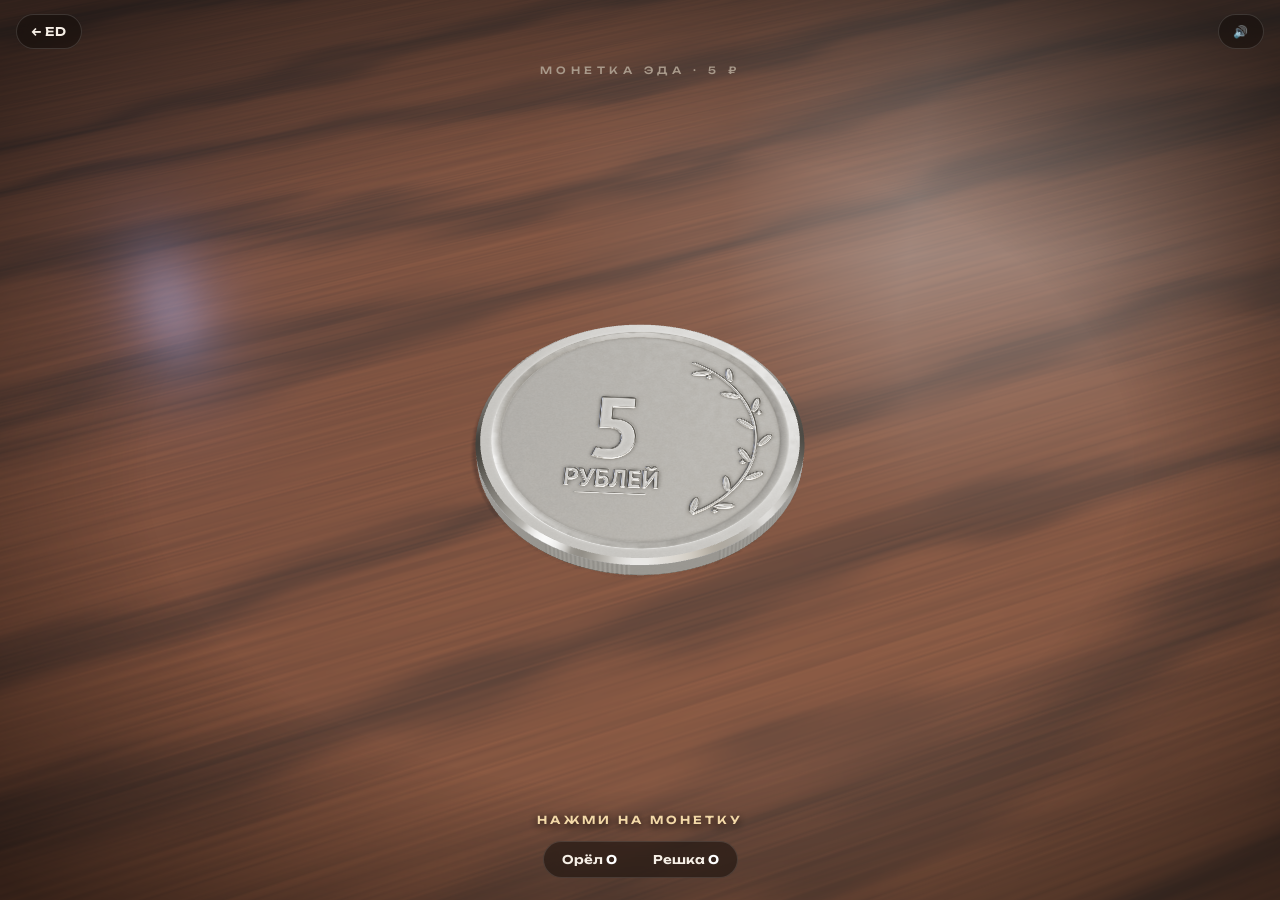
==== coin/index.html @ 1f565362 "Монетка 5 ₽: реалистичное подбрасывание в 3D со звуком, страница /coin/ Co-Authored-By: Claude Opus " ====
<!doctype html>
<html lang="ru">
<head>
<meta charset="utf-8">
<meta name="viewport" content="width=device-width,initial-scale=1,viewport-fit=cover,user-scalable=no">
<meta name="theme-color" content="#0d0906">
<meta name="apple-mobile-web-app-capable" content="yes">
<meta name="apple-mobile-web-app-status-bar-style" content="black-translucent">
<title>Монетка Эда · 5 рублей</title>
<link rel="preconnect" href="https://fonts.googleapis.com">
<link rel="preconnect" href="https://fonts.gstatic.com" crossorigin>
<link href="https://fonts.googleapis.com/css2?family=PT+Sans+Narrow:wght@700&family=Unbounded:wght@500;800;900&display=swap" rel="stylesheet">
<style>
:root{--ink:#f6efe6;--muted:#a8998a;--silver:linear-gradient(180deg,#ffffff 0%,#d9dde3 40%,#8e949c 60%,#e9ecef 100%)}
*{box-sizing:border-box;margin:0;padding:0;-webkit-tap-highlight-color:transparent}
html,body{height:100%;overflow:hidden;background:#0d0906;color:var(--ink);font-family:Unbounded,system-ui,sans-serif}
body{touch-action:none;-webkit-user-select:none;user-select:none;overscroll-behavior:none}
#c{position:fixed;inset:0;width:100%;height:100%;display:block}
.vignette{position:fixed;inset:0;pointer-events:none;background:radial-gradient(ellipse 70% 65% at 50% 52%,transparent 55%,rgba(0,0,0,.55) 100%)}
.ui{position:fixed;inset:0;pointer-events:none}
.ui a,.ui button{pointer-events:auto}
.top{position:absolute;top:0;left:0;right:0;display:flex;justify-content:space-between;align-items:center;
  padding:calc(14px + env(safe-area-inset-top)) calc(16px + env(safe-area-inset-right)) 0 calc(16px + env(safe-area-inset-left))}
.chip{display:inline-flex;align-items:center;gap:6px;font:600 12px Unbounded,sans-serif;letter-spacing:.06em;color:var(--ink);text-decoration:none;
  background:rgba(20,14,10,.55);border:1px solid rgba(255,255,255,.14);border-radius:999px;padding:9px 14px;
  backdrop-filter:blur(10px);-webkit-backdrop-filter:blur(10px);cursor:pointer}
.head{position:absolute;left:0;right:0;top:calc(64px + env(safe-area-inset-top));text-align:center}
.kick{font:500 10px Unbounded,sans-serif;letter-spacing:.45em;text-transform:uppercase;color:var(--muted)}
.res{font:900 clamp(44px,11vw,104px)/1 Unbounded,sans-serif;letter-spacing:-.01em;margin-top:10px;
  background:var(--silver);-webkit-background-clip:text;background-clip:text;color:transparent;
  filter:drop-shadow(0 6px 18px rgba(0,0,0,.6));opacity:0;transform:translateY(14px) scale(.92);transition:opacity .45s,transform .55s cubic-bezier(.2,1.4,.4,1)}
.res.on{opacity:1;transform:none}
.sub{font:500 14px Unbounded,sans-serif;color:#e6d9c8;margin-top:10px;min-height:20px;text-shadow:0 2px 10px #000;transition:opacity .3s}
.bottom{position:absolute;left:0;right:0;bottom:0;text-align:center;padding:0 16px calc(22px + env(safe-area-inset-bottom))}
.hint{font:600 11px Unbounded,sans-serif;letter-spacing:.28em;text-transform:uppercase;color:#f3d9a8;text-shadow:0 2px 10px #000;animation:pulse 1.8s infinite;margin-bottom:14px}
.hint.off{visibility:hidden}
@keyframes pulse{50%{opacity:.35}}
.stats{display:inline-flex;gap:18px;align-items:center;font:600 12px Unbounded,sans-serif;color:var(--ink);
  background:rgba(20,14,10,.55);border:1px solid rgba(255,255,255,.12);border-radius:999px;padding:10px 18px;
  backdrop-filter:blur(10px);-webkit-backdrop-filter:blur(10px)}
.stats b{color:#fff}
.hist{display:flex;gap:5px}
.hist i{width:9px;height:9px;border-radius:50%;background:#cfd3d8;box-shadow:inset 0 -2px 0 rgba(0,0,0,.25)}
.hist i.r{background:#c89a4a}
#loading{position:fixed;inset:0;display:grid;place-items:center;background:#0d0906;font:500 11px Unbounded,sans-serif;letter-spacing:.35em;color:var(--muted);transition:opacity .6s}
#loading.gone{opacity:0;pointer-events:none}
</style>
<script type="importmap">
{ "imports": { "three": "../3d/vendor/three.module.min.js", "three/addons/": "../3d/vendor/addons/" } }
</script>
</head>
<body>
<canvas id="c"></canvas>
<div class="vignette"></div>
<div class="ui">
  <div class="top">
    <a class="chip" href="../">← ED</a>
    <button class="chip" id="snd" aria-label="Звук">🔊</button>
  </div>
  <div class="head">
    <div class="kick">Монетка Эда · 5 ₽</div>
    <div class="res" id="res"></div>
    <div class="sub" id="sub"></div>
  </div>
  <div class="bottom">
    <div class="hint" id="hint">Нажми на монетку</div>
    <div class="stats"><span>Орёл <b id="so">0</b></span><span class="hist" id="hist"></span><span>Решка <b id="sr">0</b></span></div>
  </div>
</div>
<div id="loading">ЧЕКАНИМ МОНЕТУ…</div>

<script type="module">
import * as THREE from 'three';
import { RoomEnvironment } from 'three/addons/environments/RoomEnvironment.js';

/* ---------------------------------------------------------------- utils */
const $ = id => document.getElementById(id);
const rnd = n => { const a = new Uint32Array(1); crypto.getRandomValues(a); return a[0] % n; };
const rand = (a, b) => a + Math.random() * (b - a);
const clamp = (v, a, b) => Math.max(a, Math.min(b, v));
const MOBILE = matchMedia('(pointer:coarse)').matches || Math.min(innerWidth, innerHeight) < 600;

/* coin dimensions: 5 ₽ = Ø25 mm, 1.8 mm thick → radius 1 */
const R = 1, H = 0.144, BV = 0.026, INS = 0.03;
const G = 60;                      // gravity (scene units/s²)

/* ---------------------------------------------------------------- renderer */
const renderer = new THREE.WebGLRenderer({ canvas: $('c'), antialias: true, powerPreference: 'high-performance' });
renderer.setPixelRatio(Math.min(devicePixelRatio, 2));
renderer.setSize(innerWidth, innerHeight);
renderer.toneMapping = THREE.ACESFilmicToneMapping;
renderer.toneMappingExposure = 1.05;
renderer.shadowMap.enabled = true;
renderer.shadowMap.type = THREE.PCFSoftShadowMap;
const maxAniso = renderer.capabilities.getMaxAnisotropy();

const scene = new THREE.Scene();
scene.background = new THREE.Color(0x0d0906);
const pmrem = new THREE.PMREMGenerator(renderer);
scene.environment = pmrem.fromScene(new RoomEnvironment(), 0.03).texture;
scene.environmentIntensity = 0.6;

const camera = new THREE.PerspectiveCamera(30, innerWidth / innerHeight, 0.1, 200);
const camBase = new THREE.Vector3();
function layout() {
  const a = innerWidth / innerHeight;
  const k = a < 1 ? clamp(0.8 / a, 1, 1.8) : 1;
  camera.fov = 30; camera.aspect = a; camera.updateProjectionMatrix();
  camBase.set(0, 7.6 * k, 7.0 * k);
  renderer.setSize(innerWidth, innerHeight);
}
addEventListener('resize', layout); layout();

/* ---------------------------------------------------------------- lights */
scene.add(new THREE.HemisphereLight(0xffe9d2, 0x22140a, 0.35));
const key = new THREE.SpotLight(0xfff0dc, 950, 70, 0.42, 0.9, 2);
key.position.set(4.5, 17, 7.5); key.target.position.set(0, 0, 0);
key.castShadow = true; key.shadow.mapSize.set(MOBILE ? 1024 : 2048, MOBILE ? 1024 : 2048);
key.shadow.camera.near = 6; key.shadow.camera.far = 40; key.shadow.bias = -0.00015; key.shadow.normalBias = 0.015;
scene.add(key, key.target);
const rim = new THREE.PointLight(0xa8c0ff, 14, 30, 2); rim.position.set(-6, 7, -9); scene.add(rim);

/* ---------------------------------------------------------------- noise */
function makeNoise() {
  const N = 256, p = new Float32Array(N * N);
  for (let i = 0; i < p.length; i++) p[i] = Math.random();
  return (x, y) => {
    const xi = Math.floor(x), yi = Math.floor(y), xf = x - xi, yf = y - yi;
    const x0 = xi & 255, x1 = (xi + 1) & 255, y0 = (yi & 255) * N, y1 = ((yi + 1) & 255) * N;
    const a = p[y0 + x0], b = p[y0 + x1], c = p[y1 + x0], d = p[y1 + x1];
    const u = xf * xf * (3 - 2 * xf), v = yf * yf * (3 - 2 * yf);
    return a + (b - a) * u + (c - a) * v + (a - b - c + d) * u * v;
  };
}

/* ---------------------------------------------------------------- table (walnut) */
function woodTexture() {
  const S = MOBILE ? 512 : 1024, c = document.createElement('canvas'); c.width = c.height = S;
  const g = c.getContext('2d'), img = g.createImageData(S, S), d = img.data;
  const n1 = makeNoise(), n2 = makeNoise(), n3 = makeNoise();
  const sc = 1024 / S;
  for (let y = 0; y < S; y++) for (let x = 0; x < S; x++) {
    const X = x * sc, Y = y * sc;
    const w = n1(X * 0.0035, Y * 0.012) * 2.4 + n2(X * 0.02, Y * 0.08) * 0.5;
    const ring = 0.5 + 0.5 * Math.sin(Y * 0.07 + w * 3.0);
    const t = Math.pow(ring, 3.2);
    const fib = n3(X * 0.01, Y * 1.1);
    const v = clamp(0.35 + 0.42 * (1 - t) + 0.23 * fib, 0, 1);
    const i = (y * S + x) * 4;
    d[i] = 34 + v * 52; d[i + 1] = 19 + v * 31; d[i + 2] = 11 + v * 17; d[i + 3] = 255;
  }
  g.putImageData(img, 0, 0);
  const t = new THREE.CanvasTexture(c); t.colorSpace = THREE.SRGBColorSpace;
  t.wrapS = t.wrapT = THREE.MirroredRepeatWrapping; t.repeat.set(16, 16); t.rotation = 0.35; t.center.set(.5, .5); t.anisotropy = maxAniso;
  return t;
}
const table = new THREE.Mesh(new THREE.PlaneGeometry(220, 220),
  new THREE.MeshPhysicalMaterial({ map: woodTexture(), roughness: 0.62, clearcoat: 0.5, clearcoatRoughness: 0.22 }));
table.rotation.x = -Math.PI / 2; table.receiveShadow = true; scene.add(table);

/* ---------------------------------------------------------------- coin relief → textures */
const F_FONT = '"PT Sans Narrow","Arial Narrow",Arial,sans-serif';
const FIELD = 'rgb(110,110,110)', REL = 'rgb(190,190,190)', HI = 'rgb(214,214,214)', LINE = 'rgb(148,148,148)';

function baseDisc(g) {
  g.fillStyle = 'rgb(236,236,236)'; g.fillRect(0, 0, 1024, 1024);
  const gr = g.createRadialGradient(512, 512, 448, 512, 512, 476);
  gr.addColorStop(0, FIELD); gr.addColorStop(1, 'rgb(236,236,236)');
  g.fillStyle = gr; g.beginPath(); g.arc(512, 512, 476, 0, 7); g.fill();
  g.fillStyle = FIELD; g.beginPath(); g.arc(512, 512, 448, 0, 7); g.fill();
}
function arcText(g, text, r, center, top, px, spacing = 3) {
  g.font = `700 ${px}px ${F_FONT}`; g.textAlign = 'center'; g.textBaseline = 'middle';
  const ws = [...text].map(ch => g.measureText(ch).width + spacing);
  const total = ws.reduce((a, b) => a + b, 0) / r;
  let a = top ? center - total / 2 : center + total / 2;
  [...text].forEach((ch, i) => {
    const da = ws[i] / r; const m = top ? a + da / 2 : a - da / 2;
    g.save(); g.translate(512 + r * Math.cos(m), 512 + r * Math.sin(m));
    g.rotate(top ? m + Math.PI / 2 : m - Math.PI / 2); g.fillText(ch, 0, 0); g.restore();
    a = top ? a + da : a - da;
  });
}
function crown(g, x, y, w, col) {
  g.fillStyle = col;
  g.fillRect(x - w / 2, y + w * 0.1, w, w * 0.2);
  g.beginPath(); g.moveTo(x - w / 2, y + w * 0.12);
  g.quadraticCurveTo(x - w / 2, y - w * 0.36, x, y - w * 0.42);
  g.quadraticCurveTo(x + w / 2, y - w * 0.36, x + w / 2, y + w * 0.12); g.closePath(); g.fill();
  g.fillRect(x - w * 0.045, y - w * 0.66, w * 0.09, w * 0.26); g.fillRect(x - w * 0.12, y - w * 0.6, w * 0.24, w * 0.08);
  g.strokeStyle = LINE; g.lineWidth = Math.max(1.5, w * 0.04);
  g.beginPath(); g.moveTo(x, y + w * 0.1); g.lineTo(x, y - w * 0.4); g.stroke();
  g.beginPath(); g.moveTo(x - w / 2, y + w * 0.1); g.lineTo(x + w / 2, y + w * 0.1); g.stroke();
}
function drawEagle(g) {
  for (const s of [1, -1]) {
    g.save(); g.scale(s, 1);
    g.fillStyle = REL; g.beginPath(); g.moveTo(28, -38);
    g.bezierCurveTo(70, -120, 140, -195, 208, -222);
    [[226, -178], [212, -160], [232, -128], [210, -108], [228, -78], [203, -62], [214, -30], [186, -20], [188, 10], [158, 4], [150, 36], [120, 20], [98, 44], [72, 22], [48, 34], [26, 10]]
      .forEach(([x, y]) => g.lineTo(x, y));
    g.closePath(); g.fill();
    g.strokeStyle = LINE; g.lineCap = 'round'; g.lineWidth = 3.2;
    [[200, -200], [214, -150], [214, -100], [205, -50], [180, 0], [140, 20], [95, 30]].forEach(([x, y]) => {
      g.beginPath(); g.moveTo(48, -22); g.quadraticCurveTo((48 + x) / 2 + 12, (y - 22) / 2 - 24, x * 0.92, y * 0.92); g.stroke();
    });
    g.lineWidth = 2.6;
    g.beginPath(); g.moveTo(42, -62); g.bezierCurveTo(90, -112, 140, -150, 192, -186); g.stroke();
    g.beginPath(); g.moveTo(40, -10); g.bezierCurveTo(90, -40, 140, -60, 196, -76); g.stroke();
    g.strokeStyle = REL; g.lineWidth = 24;
    g.beginPath(); g.moveTo(10, -50); g.quadraticCurveTo(18, -105, 52, -122); g.stroke();
    g.fillStyle = REL; g.beginPath(); g.arc(58, -126, 19, 0, 7); g.fill();
    g.beginPath(); g.moveTo(72, -134); g.quadraticCurveTo(97, -137, 99, -117); g.lineTo(76, -116); g.closePath(); g.fill();
    g.lineWidth = 3; g.beginPath(); g.moveTo(82, -113); g.quadraticCurveTo(93, -107, 97, -98); g.stroke();
    g.fillStyle = LINE; g.beginPath(); g.arc(63, -130, 3.6, 0, 7); g.fill();
    crown(g, 56, -152, 32, HI);
    g.strokeStyle = REL; g.lineWidth = 16; g.beginPath(); g.moveTo(28, 52); g.lineTo(56, 96); g.stroke();
    g.lineWidth = 4; g.strokeStyle = HI;
    for (const k of [-1, 0, 1]) { g.beginPath(); g.moveTo(56, 96); g.lineTo(56 + k * 12, 112); g.stroke(); }
    g.restore();
  }
  // tail
  g.fillStyle = REL; g.beginPath();
  [[-28, 58], [-60, 140], [-31, 125], [-15, 154], [0, 134], [15, 154], [31, 125], [60, 140], [28, 58]].forEach(([x, y], i) => i ? g.lineTo(x, y) : g.moveTo(x, y));
  g.closePath(); g.fill();
  g.strokeStyle = LINE; g.lineWidth = 2.5;
  for (const x of [-30, -12, 12, 30]) { g.beginPath(); g.moveTo(x * 0.5, 70); g.lineTo(x * 1.25, 132); g.stroke(); }
  g.fillStyle = REL; g.beginPath(); g.ellipse(0, 5, 44, 72, 0, 0, 7); g.fill();
  // crowns & ribbon
  crown(g, 0, -190, 62, HI);
  g.strokeStyle = REL; g.lineWidth = 6;
  g.beginPath(); g.moveTo(-52, -160); g.quadraticCurveTo(-26, -150, -16, -168); g.stroke();
  g.beginPath(); g.moveTo(52, -160); g.quadraticCurveTo(26, -150, 16, -168); g.stroke();
  // scepter (viewer's left) & orb (viewer's right)
  g.strokeStyle = HI; g.lineWidth = 8; g.beginPath(); g.moveTo(-60, 112); g.lineTo(-130, 18); g.stroke();
  g.fillStyle = HI; g.beginPath(); g.arc(-133, 13, 10, 0, 7); g.fill();
  g.beginPath(); g.arc(84, 116, 22, 0, 7); g.fill();
  g.strokeStyle = LINE; g.lineWidth = 3; g.beginPath(); g.moveTo(62, 112); g.quadraticCurveTo(84, 104, 106, 112); g.stroke();
  g.strokeStyle = HI; g.lineWidth = 5; g.beginPath(); g.moveTo(84, 94); g.lineTo(84, 74); g.moveTo(76, 82); g.lineTo(92, 82); g.stroke();
  // shield with rider
  g.fillStyle = HI; g.beginPath(); g.moveTo(-36, -30); g.lineTo(36, -30); g.lineTo(36, 30);
  g.quadraticCurveTo(36, 64, 0, 78); g.quadraticCurveTo(-36, 64, -36, 30); g.closePath(); g.fill();
  g.fillStyle = REL; g.beginPath(); g.moveTo(-29, -23); g.lineTo(29, -23); g.lineTo(29, 28);
  g.quadraticCurveTo(29, 57, 0, 69); g.quadraticCurveTo(-29, 57, -29, 28); g.closePath(); g.fill();
  g.fillStyle = HI; g.beginPath(); g.ellipse(4, 22, 18, 8.5, -0.05, 0, 7); g.fill();
  g.beginPath(); g.ellipse(-15, 12, 6, 9, -0.6, 0, 7); g.fill();
  g.strokeStyle = HI; g.lineWidth = 3.5;
  for (const [x1, y1, x2, y2] of [[-8, 27, -14, 44], [-2, 28, 2, 45], [12, 27, 18, 43], [18, 25, 26, 40]]) { g.beginPath(); g.moveTo(x1, y1); g.lineTo(x2, y2); g.stroke(); }
  g.beginPath(); g.moveTo(20, 18); g.quadraticCurveTo(28, 22, 26, 34); g.stroke();
  g.beginPath(); g.ellipse(6, 4, 5, 9, 0.2, 0, 7); g.fill();
  g.beginPath(); g.arc(7, -8, 4, 0, 7); g.fill();
  g.lineWidth = 2.5; g.beginPath(); g.moveTo(22, -14); g.lineTo(-24, 44); g.stroke();
  g.beginPath(); g.ellipse(-12, 50, 9, 4, 0.3, 0, 7); g.fill();
}
function drawObverse(g) {
  baseDisc(g);
  g.fillStyle = REL;
  arcText(g, 'РОССИЙСКАЯ ФЕДЕРАЦИЯ', 404, -Math.PI / 2, true, 50, 4);
  arcText(g, 'БАНК РОССИИ', 404, Math.PI / 2, false, 50, 5);
  g.save(); g.translate(512, 478); g.scale(1.2, 1.2); drawEagle(g); g.restore();
  g.fillStyle = REL; g.font = `700 46px ${F_FONT}`; g.textAlign = 'center'; g.textBaseline = 'middle';
  g.fillText('2024', 512, 728);
  g.font = `700 24px ${F_FONT}`; g.fillText('ММД', 650, 728);
}
function drawReverse(g) {
  baseDisc(g);
  g.fillStyle = REL; g.textAlign = 'center'; g.textBaseline = 'alphabetic';
  g.font = `700 380px ${F_FONT}`; g.fillText('5', 432, 618);
  g.font = `700 104px ${F_FONT}`; g.fillText('РУБЛЕЙ', 432, 742);
  g.strokeStyle = LINE; g.lineWidth = 3;
  g.beginPath(); g.moveTo(320, 768); g.lineTo(544, 768); g.stroke();
  // plant ornament on the right
  g.strokeStyle = REL; g.lineWidth = 9; g.lineCap = 'round';
  g.beginPath(); g.arc(512, 512, 372, -1.12, 1.06); g.stroke();
  for (let i = 0; i < 11; i++) {
    const a = -1.04 + i * 0.2, side = i % 2 ? 1 : -1;
    const x = 512 + 372 * Math.cos(a), y = 512 + 372 * Math.sin(a);
    const rr = 372 + side * 28, lx = 512 + rr * Math.cos(a + 0.05), ly = 512 + rr * Math.sin(a + 0.05);
    g.fillStyle = REL; g.save(); g.translate(lx, ly); g.rotate(a + Math.PI / 2 + side * 0.7);
    g.beginPath(); g.ellipse(0, 0, 32, 11, 0, 0, 7); g.fill();
    g.strokeStyle = LINE; g.lineWidth = 2; g.beginPath(); g.moveTo(-26, 0); g.lineTo(26, 0); g.stroke(); g.restore();
    if (i % 3 === 1) { g.fillStyle = HI; g.beginPath(); g.arc(512 + (372 - side * 26) * Math.cos(a - .06), 512 + (372 - side * 26) * Math.sin(a - .06), 8, 0, 7); g.fill(); }
  }
}

function boxBlur(src, w, h, r) {
  const tmp = new Float32Array(src.length), out = new Float32Array(src.length), n = 2 * r + 1;
  for (let y = 0; y < h; y++) {
    let s = 0; const o = y * w;
    for (let x = -r; x <= r; x++) s += src[o + clamp(x, 0, w - 1)];
    for (let x = 0; x < w; x++) { tmp[o + x] = s / n; s += src[o + Math.min(x + r + 1, w - 1)] - src[o + Math.max(x - r, 0)]; }
  }
  for (let x = 0; x < w; x++) {
    let s = 0;
    for (let y = -r; y <= r; y++) s += tmp[clamp(y, 0, h - 1) * w + x];
    for (let y = 0; y < h; y++) { out[y * w + x] = s / n; s += tmp[Math.min(y + r + 1, h - 1) * w + x] - tmp[Math.max(y - r, 0) * w + x]; }
  }
  return out;
}
function texFromData(data, S, srgb) {
  const c = document.createElement('canvas'); c.width = c.height = S;
  c.getContext('2d').putImageData(new ImageData(data, S, S), 0, 0);
  const t = new THREE.CanvasTexture(c); if (srgb) t.colorSpace = THREE.SRGBColorSpace;
  t.anisotropy = maxAniso; return t;
}
function makeFace(draw) {
  const S = MOBILE ? 1024 : 2048, k = S / 1024;
  const c = document.createElement('canvas'); c.width = c.height = S;
  const g = c.getContext('2d'); g.scale(k, k); draw(g);
  const px = g.getImageData(0, 0, S, S).data, N = S * S;
  let h = new Float32Array(N); for (let i = 0; i < N; i++) h[i] = px[i * 4] / 255;
  const rb = Math.max(1, Math.round(1.2 * k));
  h = boxBlur(boxBlur(h, S, S, rb), S, S, rb);
  const big = boxBlur(boxBlur(h, S, S, Math.round(9 * k)), S, S, Math.round(9 * k));
  const nrm = new Uint8ClampedArray(N * 4), col = new Uint8ClampedArray(N * 4), rgh = new Uint8ClampedArray(N * 4);
  const s = 6 * k, nz = makeNoise();
  for (let y = 0; y < S; y++) for (let x = 0; x < S; x++) {
    const i = y * S + x;
    const dx = h[y * S + Math.min(x + 1, S - 1)] - h[y * S + Math.max(x - 1, 0)];
    const dy = h[Math.min(y + 1, S - 1) * S + x] - h[Math.max(y - 1, 0) * S + x];
    let nx = -dx * s, ny = dy * s, nzv = 1; const l = Math.hypot(nx, ny, nzv); nx /= l; ny /= l; nzv /= l;
    nrm[i * 4] = (nx * .5 + .5) * 255; nrm[i * 4 + 1] = (ny * .5 + .5) * 255; nrm[i * 4 + 2] = (nzv * .5 + .5) * 255; nrm[i * 4 + 3] = 255;
    const hn = clamp((h[i] - 0.43) / 0.5, 0, 1);
    const ao = clamp(1 + (h[i] - big[i]) * 1.8, 0.62, 1.06);
    const grain = (nz(x * 0.35 / k, y * 0.35 / k) - .5) * 10 + (Math.random() - .5) * 6;
    const lum = (0.86 + 0.14 * hn) * ao;
    col[i * 4] = 214 * lum + grain; col[i * 4 + 1] = 211 * lum + grain; col[i * 4 + 2] = 204 * lum + grain; col[i * 4 + 3] = 255;
    const r = clamp(0.44 - 0.2 * hn + (nz(x * 0.05 / k, y * 0.05 / k) - .5) * 0.08, 0.12, 0.7);
    rgh[i * 4] = rgh[i * 4 + 1] = rgh[i * 4 + 2] = r * 255; rgh[i * 4 + 3] = 255;
  }
  // fine scratches into roughness
  const rc = document.createElement('canvas'); rc.width = rc.height = S;
  const rg = rc.getContext('2d'); rg.putImageData(new ImageData(rgh, S, S), 0, 0);
  rg.lineCap = 'round';
  for (let i = 0; i < 70; i++) {
    rg.strokeStyle = `rgba(255,255,255,${rand(.04, .12)})`; rg.lineWidth = rand(.6, 1.6) * k;
    const x = rand(0, S), y = rand(0, S), a = rand(0, 7), L = rand(20, 160) * k;
    rg.beginPath(); rg.moveTo(x, y); rg.quadraticCurveTo(x + Math.cos(a) * L * .5 + rand(-10, 10), y + Math.sin(a) * L * .5 + rand(-10, 10), x + Math.cos(a) * L, y + Math.sin(a) * L); rg.stroke();
  }
  const rt = new THREE.CanvasTexture(rc); rt.anisotropy = maxAniso;
  return { map: texFromData(col, S, true), normalMap: texFromData(nrm, S, false), roughnessMap: rt };
}
function makeEdge() {
  const W = 2048, Hh = 64, h = new Float32Array(W);
  for (let x = 0; x < W; x++) { const seg = Math.floor(x / W * 12) % 2; h[x] = seg === 0 ? 0.5 + 0.5 * Math.cos(2 * Math.PI * x / 9) : 0.5; }
  const nrm = new Uint8ClampedArray(W * Hh * 4), col = new Uint8ClampedArray(W * Hh * 4);
  for (let y = 0; y < Hh; y++) for (let x = 0; x < W; x++) {
    const i = (y * W + x) * 4, dx = h[(x + 1) % W] - h[(x - 1 + W) % W];
    let nx = -dx * 2.2, ny = (y < 5 ? -0.5 : y > Hh - 6 ? 0.5 : 0), nz = 1; const l = Math.hypot(nx, ny, nz);
    nrm[i] = (nx / l * .5 + .5) * 255; nrm[i + 1] = (ny / l * .5 + .5) * 255; nrm[i + 2] = (nz / l * .5 + .5) * 255; nrm[i + 3] = 255;
    const v = 0.88 + h[x] * 0.1 + (Math.random() - .5) * 0.04;
    col[i] = 210 * v; col[i + 1] = 207 * v; col[i + 2] = 200 * v; col[i + 3] = 255;
  }
  const mk = (d, srgb) => { const c = document.createElement('canvas'); c.width = W; c.height = Hh; c.getContext('2d').putImageData(new ImageData(d, W, Hh), 0, 0); const t = new THREE.CanvasTexture(c); if (srgb) t.colorSpace = THREE.SRGBColorSpace; t.anisotropy = maxAniso; return t; };
  return { map: mk(col, true), normalMap: mk(nrm, false) };
}

/* ---------------------------------------------------------------- coin mesh */
const coin = new THREE.Group(); scene.add(coin);
const coinQ = new THREE.Quaternion(), coinP = new THREE.Vector3(0, H / 2, 0);
async function buildCoin() {
  try { await Promise.race([document.fonts.load(`700 50px ${F_FONT}`), new Promise(r => setTimeout(r, 2500))]); } catch (e) {}
  const ob = makeFace(drawObverse), rv = makeFace(drawReverse), ed = makeEdge();
  const faceMat = t => new THREE.MeshStandardMaterial({ color: 0xffffff, metalness: 1, roughness: 1, ...t, normalScale: new THREE.Vector2(1.1, 1.1) });
  const edgeMat = new THREE.MeshStandardMaterial({ color: 0xffffff, metalness: 1, roughness: 0.3, ...ed });
  const bevelMat = new THREE.MeshStandardMaterial({ color: 0xd2cfc8, metalness: 1, roughness: 0.24 });
  const SEG = 160;
  const side = new THREE.Mesh(new THREE.CylinderGeometry(R, R, H - 2 * BV, SEG, 1, true), edgeMat);
  const bTop = new THREE.Mesh(new THREE.CylinderGeometry(R - INS, R, BV, SEG, 1, true), bevelMat); bTop.position.y = H / 2 - BV / 2;
  const bBot = new THREE.Mesh(new THREE.CylinderGeometry(R, R - INS, BV, SEG, 1, true), bevelMat); bBot.position.y = -H / 2 + BV / 2;
  const top = new THREE.Mesh(new THREE.CircleGeometry(R - INS, SEG), faceMat(ob)); top.rotation.x = -Math.PI / 2; top.position.y = H / 2;
  const bot = new THREE.Mesh(new THREE.CircleGeometry(R - INS, SEG), faceMat(rv)); bot.rotation.x = Math.PI / 2; bot.position.y = -H / 2;
  for (const m of [side, bTop, bBot, top, bot]) { m.castShadow = true; m.receiveShadow = true; coin.add(m); }
  // start: random yaw, random side up
  coinQ.setFromAxisAngle(new THREE.Vector3(0, 1, 0), rand(-0.5, 0.5));
  if (rnd(2)) coinQ.premultiply(new THREE.Quaternion().setFromAxisAngle(new THREE.Vector3(1, 0, 0), Math.PI));
  coin.quaternion.copy(coinQ); coin.position.copy(coinP);
}

/* ---------------------------------------------------------------- audio */
const AU = {
  ctx: null, on: true,
  F: [4180, 6930, 9880, 12940], AMP: [1, .55, .33, .18],
  init() {
    if (this.ctx) { if (this.ctx.state === 'suspended') this.ctx.resume(); return; }
    const C = window.AudioContext || window.webkitAudioContext; if (!C) return;
    const ctx = this.ctx = new C();
    this.out = ctx.createGain(); this.out.gain.value = this.on ? 1 : 0;
    const comp = ctx.createDynamicsCompressor(); comp.threshold.value = -8; comp.ratio.value = 4;
    this.out.connect(comp).connect(ctx.destination);
    const len = Math.floor(ctx.sampleRate * 0.8), ir = ctx.createBuffer(2, len, ctx.sampleRate);
    for (let ch = 0; ch < 2; ch++) { const d = ir.getChannelData(ch); for (let i = 0; i < len; i++) d[i] = (Math.random() * 2 - 1) * Math.pow(1 - i / len, 4); }
    this.verb = ctx.createConvolver(); this.verb.buffer = ir;
    const wet = ctx.createGain(); wet.gain.value = 0.2; this.verb.connect(wet).connect(this.out);
    this.bus = ctx.createGain(); this.bus.connect(this.out); this.bus.connect(this.verb);
    const nb = ctx.createBuffer(1, ctx.sampleRate, ctx.sampleRate), nd = nb.getChannelData(0);
    for (let i = 0; i < nd.length; i++) nd[i] = Math.random() * 2 - 1;
    this.noise = nb;
  },
  ring(t, gain, decay, dest = this.bus) {
    const ctx = this.ctx;
    this.F.forEach((f, i) => {
      const o = ctx.createOscillator(), g = ctx.createGain();
      o.frequency.value = f * rand(.993, 1.007);
      const dec = decay * (1 - i * 0.17);
      g.gain.setValueAtTime(0, t); g.gain.linearRampToValueAtTime(gain * this.AMP[i], t + 0.002);
      g.gain.exponentialRampToValueAtTime(0.0001, t + dec);
      o.connect(g).connect(dest); o.start(t); o.stop(t + dec + 0.05);
    });
  },
  hit(t, gain, f, q, dur, type = 'lowpass') {
    const ctx = this.ctx, s = ctx.createBufferSource(), fl = ctx.createBiquadFilter(), g = ctx.createGain();
    s.buffer = this.noise; fl.type = type; fl.frequency.value = f; fl.Q.value = q;
    g.gain.setValueAtTime(gain, t); g.gain.exponentialRampToValueAtTime(0.0001, t + dur);
    s.connect(fl).connect(g).connect(this.bus); s.start(t, rand(0, 0.8), dur + 0.05);
  },
  flick(spinHz) {
    if (!this.ctx) return; const t = this.ctx.currentTime;
    this.hit(t, 0.55, 3200, 0.7, 0.014, 'highpass'); this.hit(t, 0.3, 650, 1, 0.025);
    const trem = this.ctx.createGain(); trem.gain.value = 0.55; trem.connect(this.bus);
    const lfo = this.ctx.createOscillator(); lfo.frequency.value = spinHz; const dg = this.ctx.createGain(); dg.gain.value = 0.45;
    lfo.connect(dg).connect(trem.gain); lfo.start(t); lfo.stop(t + 2.2);
    this.ring(t + 0.004, 0.17, 1.9, trem);
  },
  impact(v) {
    if (!this.ctx) return; const t = this.ctx.currentTime;
    this.hit(t, 0.8 * v, 950, 0.8, 0.04); this.hit(t, 0.3 * v, 2600, 0.8, 0.014);
    this.ring(t, 0.22 * v, 0.5);
  },
  tick(a) {
    if (!this.ctx) return; const t = this.ctx.currentTime;
    this.ring(t, 0.035 + 0.09 * a, 0.08); this.hit(t, 0.1 * a + 0.02, 1500, 0.7, 0.012);
  },
  settle() {
    if (!this.ctx) return; const t = this.ctx.currentTime;
    this.hit(t, 0.35, 850, 0.8, 0.05); this.ring(t, 0.1, 0.7);
  },
  setOn(v) { this.on = v; if (this.ctx) this.out.gain.setTargetAtTime(v ? 1 : 0, this.ctx.currentTime, 0.05); },
};
const buzz = ms => { try { navigator.vibrate && navigator.vibrate(ms); } catch (e) {} };

/* ---------------------------------------------------------------- simulation */
const UP = new THREE.Vector3(0, 1, 0);
const ySup = a => R * Math.abs(Math.sin(a)) + (H / 2) * Math.abs(Math.cos(a));
const faceUp = q => UP.clone().applyQuaternion(q).y > 0 ? 'orel' : 'reshka';
let state = 'loading', S = null;
const qa = new THREE.Quaternion(), qb = new THREE.Quaternion(), tilt = new THREE.Vector3();

function toss() {
  if (state !== 'rest') return;
  AU.init();
  const result = rnd(2) ? 'orel' : 'reshka';
  const n = 14 + 2 * rnd(4) + (result === faceUp(coinQ) ? 0 : 1);
  const beta = rand(-0.45, 0.45) + (rnd(2) ? 0 : Math.PI);
  const axis = new THREE.Vector3(Math.cos(beta), 0, Math.sin(beta));
  const delta = rand(0.2, 0.42) * (rnd(2) ? 1 : -1);
  const apex = rand(5.6, 6.8), y0 = coinP.y, yL = ySup(delta);
  const vy = Math.sqrt(2 * G * (apex - y0));
  const T = (vy + Math.sqrt(vy * vy - 2 * G * (yL - y0))) / G;
  const target = new THREE.Vector3(rand(-1.1, 1.1), 0, rand(-0.7, 0.9));
  const vxz = new THREE.Vector3(target.x - coinP.x, 0, target.z - coinP.z).divideScalar(T + 0.3);
  const bounces = []; let yS = yL, dS = delta, tAcc = T;
  const d1 = -delta * rand(.35, .55), d2 = -d1 * rand(.3, .5);
  for (const [vb, dE] of [[rand(7, 9), d1], [rand(3, 4.2), d2]]) {
    const yE = ySup(dE), Tb = (vb + Math.sqrt(vb * vb - 2 * G * (yE - yS))) / G;
    bounces.push({ t0: tAcc, T: Tb, v: vb, yS, dS, dE }); tAcc += Tb; yS = yE; dS = dE;
  }
  S = { t0: performance.now() / 1000, Q0: coinQ.clone(), P0: coinP.clone(), axis, n, delta, vy, T, vxz, bounces, tB: tAcc,
        psiRate: rand(-1.6, 1.6), y0, result, bi: -1, landed: false };
  state = 'fly';
  const omega = (n * Math.PI + delta) / T;
  AU.flick(omega / Math.PI);
  buzz(12);
  $('res').classList.remove('on'); $('sub').style.opacity = 0; $('hint').classList.add('off');
}
const hs = t => t < S.T ? t : S.T + 0.3 * (t - S.T);
function orient(theta, psi) {
  qa.setFromAxisAngle(S.axis, theta); qb.setFromAxisAngle(UP, psi);
  return coinQ.copy(qb).multiply(qa).multiply(S.Q0);
}
function simulate(now, dt) {
  if (state !== 'fly' && state !== 'wobble') return;
  const t = now - S.t0;
  if (state === 'fly') {
    const psi = S.psiRate * hs(t);
    coinP.x = S.P0.x + S.vxz.x * hs(t); coinP.z = S.P0.z + S.vxz.z * hs(t);
    if (t < S.T) {
      const th = (S.n * Math.PI + S.delta) * t / S.T;
      orient(th, psi);
      coinP.y = S.y0 + S.vy * t - G * t * t / 2;
      if (t < 0.12) coinP.y = Math.max(coinP.y, ySup(th));
    } else if (t < S.tB) {
      if (!S.landed) { S.landed = true; AU.impact(1); buzz(25); }
      let bi = S.bounces.findIndex(b => t >= b.t0 && t < b.t0 + b.T);
      if (bi < 0) bi = S.bounces.length - 1;
      if (bi !== S.bi) { if (S.bi >= 0) { AU.impact(S.bounces[S.bi].v / 32 + 0.12); buzz(10); } S.bi = bi; }
      const b = S.bounces[bi], tau = Math.min(t - b.t0, b.T), u = tau / b.T;
      const e = u * u * (3 - 2 * u);
      orient(S.n * Math.PI + b.dS + (b.dE - b.dS) * e, psi);
      coinP.y = b.yS + b.v * tau - G * tau * tau / 2;
    } else {
      AU.impact(S.bounces[S.bounces.length - 1].v / 32 + 0.08);
      const psiE = S.psiRate * hs(S.tB);
      qa.setFromAxisAngle(S.axis, S.n * Math.PI); qb.setFromAxisAngle(UP, psiE);
      S.Qend = qb.clone().multiply(qa).multiply(S.Q0);
      const A2 = S.axis.clone().applyAxisAngle(UP, psiE), d2 = S.bounces[S.bounces.length - 1].dE;
      S.a0 = Math.abs(d2) + 0.04; S.phi = Math.atan2(A2.z, A2.x) + (d2 < 0 ? Math.PI : 0);
      S.Tw = rand(1.4, 2.1); S.om = rand(9, 12) * (rnd(2) ? 1 : -1); S.tw0 = t; S.tick = Math.floor(S.phi / (Math.PI / 2));
      state = 'wobble';
    }
  }
  if (state === 'wobble') {
    const u = (t - S.tw0) / S.Tw;
    if (u >= 1) {
      coinQ.copy(S.Qend); coinP.y = H / 2; state = 'rest';
      AU.settle(); buzz(30); setTimeout(showResult, 250);
    } else {
      const a = S.a0 * Math.pow(1 - u, 1.4);
      const rate = clamp(Math.abs(S.om) * Math.sqrt(S.a0 / Math.max(a, S.a0 * 0.02)), 0, 78) * Math.sign(S.om);
      S.phi += rate * dt;
      tilt.set(Math.cos(S.phi), 0, Math.sin(S.phi));
      coinQ.copy(qa.setFromAxisAngle(tilt, a)).multiply(S.Qend);
      coinP.y = ySup(a);
      const k = Math.floor(S.phi / (Math.PI / 2));
      if (k !== S.tick) { S.tick = k; AU.tick(a / S.a0); }
    }
  }
  coin.quaternion.copy(coinQ); coin.position.copy(coinP);
}

/* ---------------------------------------------------------------- result UI */
const stats = { orel: 0, reshka: 0, hist: [] };
try { Object.assign(stats, JSON.parse(localStorage.getItem('ed-coin') || '{}')); } catch (e) {}
const LINES = {
  orel: ['Эд, выпал орёл', 'Орёл. Вселенная сказала «да»', 'Орёл, Эдуард. Действуй'],
  reshka: ['Эд, выпала решка', 'Решка. Вселенная сказала «нет»', 'Решка, Эдуард. Подумай ещё'],
};
function renderStats() {
  $('so').textContent = stats.orel; $('sr').textContent = stats.reshka;
  $('hist').innerHTML = stats.hist.slice(-8).map(h => `<i class="${h === 'reshka' ? 'r' : ''}"></i>`).join('');
}
function showResult() {
  const f = faceUp(coinQ);
  stats[f]++; stats.hist.push(f); stats.hist = stats.hist.slice(-20);
  try { localStorage.setItem('ed-coin', JSON.stringify(stats)); } catch (e) {}
  $('res').textContent = f === 'orel' ? 'ОРЁЛ' : 'РЕШКА';
  $('sub').textContent = LINES[f][rnd(3)];
  $('res').classList.add('on'); $('sub').style.opacity = 1; $('hint').classList.remove('off');
  $('hint').textContent = 'Ещё раз? Нажми на монетку';
  renderStats();
}
renderStats();

/* ---------------------------------------------------------------- input */
const ray = new THREE.Raycaster(), ndc = new THREE.Vector2();
const hitSphere = new THREE.Mesh(new THREE.SphereGeometry(1.5, 12, 8), new THREE.MeshBasicMaterial({ visible: false }));
scene.add(hitSphere);
addEventListener('pointerdown', e => {
  if (e.target.closest('a,button')) return;
  toss();
});
addEventListener('pointermove', e => {
  ndc.set(e.clientX / innerWidth * 2 - 1, -(e.clientY / innerHeight) * 2 + 1); ray.setFromCamera(ndc, camera);
  document.body.style.cursor = state === 'rest' && ray.intersectObject(hitSphere).length ? 'pointer' : 'default';
});
addEventListener('keydown', e => { if (e.code === 'Space' || e.code === 'Enter') { e.preventDefault(); toss(); } });
$('snd').addEventListener('click', () => { AU.setOn(!AU.on); $('snd').textContent = AU.on ? '🔊' : '🔇'; });
document.addEventListener('visibilitychange', () => { if (AU.ctx) document.hidden ? AU.ctx.suspend() : AU.ctx.resume(); });

/* ---------------------------------------------------------------- loop */
const look = new THREE.Vector3(), camPos = new THREE.Vector3();
let last = performance.now() / 1000; let FREEZE = null;
function frame() {
  let now = performance.now() / 1000; const dt = Math.min(now - last, 0.05); last = now;
  if (FREEZE !== null && S) now = S.t0 + FREEZE;
  simulate(now, dt);
  hitSphere.position.copy(coinP);
  const cy = coinP.y - H / 2, bob = Math.sin(now * 0.5) * 0.04;
  camPos.set(camBase.x + coinP.x * 0.15 + Math.sin(now * 0.31) * 0.05, camBase.y + cy * 0.55 + bob, camBase.z + cy * 0.75 + coinP.z * 0.1);
  camera.position.lerp(camPos, Math.min(1, dt * 7));
  look.lerp(new THREE.Vector3(coinP.x * 0.5, cy * 0.8, coinP.z * 0.5), Math.min(1, dt * 9));
  camera.lookAt(look);
  key.target.position.set(coinP.x * 0.6, 0, coinP.z * 0.6);
  renderer.render(scene, camera);
  requestAnimationFrame(frame);
}
buildCoin().then(() => {
  camera.position.copy(camBase); camera.lookAt(0, 0, 0);
  renderer.compile(scene, camera);
  state = 'rest'; $('loading').classList.add('gone');
  requestAnimationFrame(frame);
});
window.__coin = { toss, state: () => state, faceUp: () => faceUp(coinQ), freeze: t => { FREEZE = t; } };
</script>
</body>
</html>
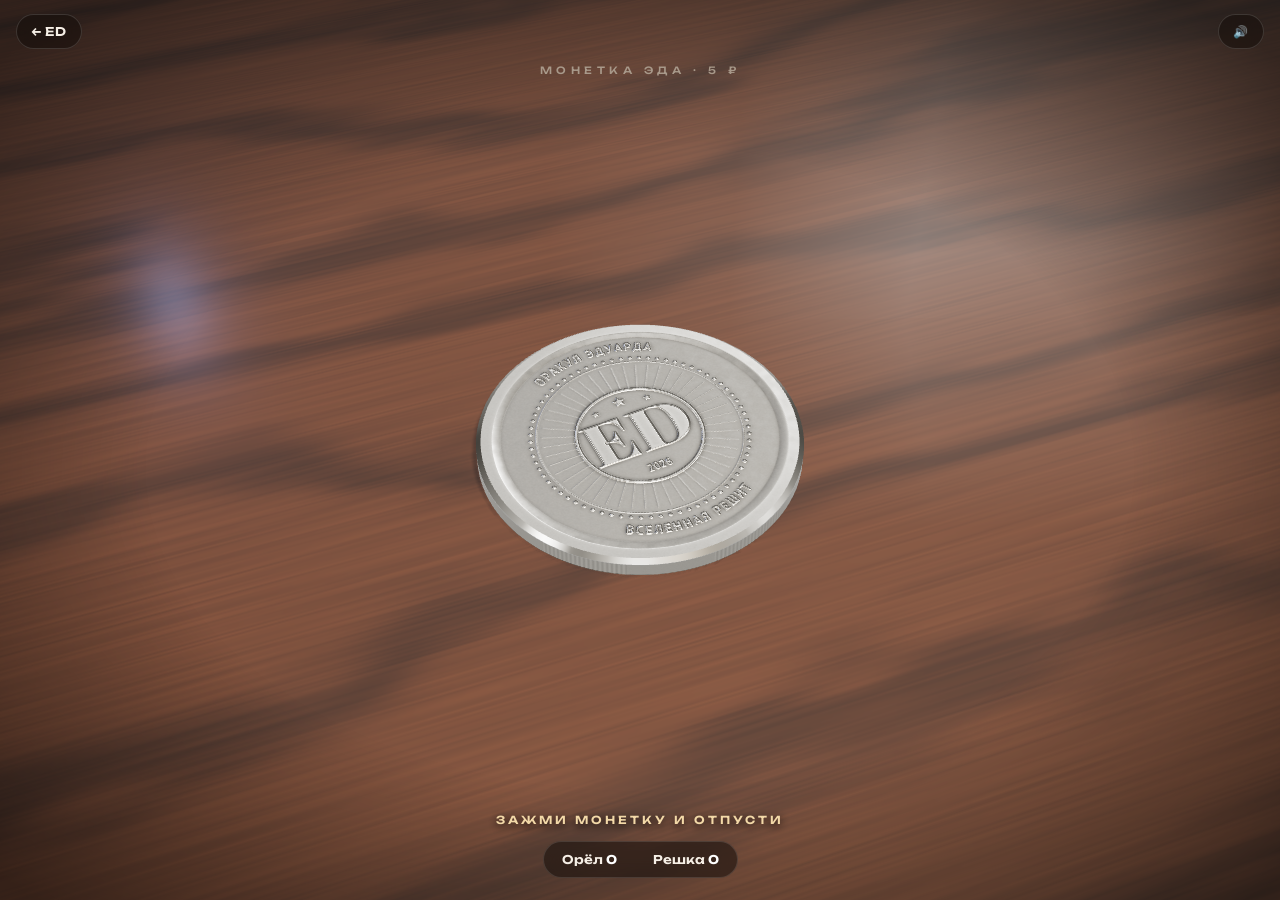
==== commit 23c33cc8: "Монетка: свой дизайн без госсимволики, вращение от точки нажатия, сила от удержания/давления/свайпа " ====
--- a/coin/index.html
+++ b/coin/index.html
@@ -9,7 +9,7 @@
 <title>Монетка Эда · 5 рублей</title>
 <link rel="preconnect" href="https://fonts.googleapis.com">
 <link rel="preconnect" href="https://fonts.gstatic.com" crossorigin>
-<link href="https://fonts.googleapis.com/css2?family=PT+Sans+Narrow:wght@700&family=Unbounded:wght@500;800;900&display=swap" rel="stylesheet">
+<link href="https://fonts.googleapis.com/css2?family=PT+Sans+Narrow:wght@700&family=Playfair+Display:wght@900&family=Unbounded:wght@500;800;900&display=swap" rel="stylesheet">
 <style>
 :root{--ink:#f6efe6;--muted:#a8998a;--silver:linear-gradient(180deg,#ffffff 0%,#d9dde3 40%,#8e949c 60%,#e9ecef 100%)}
 *{box-sizing:border-box;margin:0;padding:0;-webkit-tap-highlight-color:transparent}
@@ -42,6 +42,16 @@
 .hist{display:flex;gap:5px}
 .hist i{width:9px;height:9px;border-radius:50%;background:#cfd3d8;box-shadow:inset 0 -2px 0 rgba(0,0,0,.25)}
 .hist i.r{background:#c89a4a}
+#charge{position:fixed;left:50%;top:50%;width:200px;height:200px;transform:translate(-50%,-50%);pointer-events:none;opacity:0;transition:opacity .2s;--p:0;--c:#fff}
+#charge.on{opacity:1}
+#charge svg{width:100%;height:100%;transform:rotate(-90deg);overflow:visible}
+#charge circle{fill:none;stroke-width:3.2}
+#charge .bg{stroke:rgba(255,255,255,.16)}
+#charge .fg{stroke:var(--c);stroke-linecap:round;stroke-dasharray:calc(var(--p)*100) 100;filter:drop-shadow(0 0 6px var(--c))}
+#pct{position:absolute;left:50%;bottom:-30px;transform:translateX(-50%);font:800 13px Unbounded,sans-serif;color:var(--c);text-shadow:0 2px 8px #000;letter-spacing:.08em}
+#dot{position:fixed;width:22px;height:22px;margin:-11px 0 0 -11px;border-radius:50%;pointer-events:none;opacity:0;
+  background:radial-gradient(circle,#fff 0 25%,rgba(255,210,122,.6) 45%,transparent 70%);transition:opacity .15s}
+#charge:not(.on)~#dot{opacity:0!important}
 #loading{position:fixed;inset:0;display:grid;place-items:center;background:#0d0906;font:500 11px Unbounded,sans-serif;letter-spacing:.35em;color:var(--muted);transition:opacity .6s}
 #loading.gone{opacity:0;pointer-events:none}
 </style>
@@ -63,10 +73,12 @@
     <div class="sub" id="sub"></div>
   </div>
   <div class="bottom">
-    <div class="hint" id="hint">Нажми на монетку</div>
+    <div class="hint" id="hint">Зажми монетку и отпусти</div>
     <div class="stats"><span>Орёл <b id="so">0</b></span><span class="hist" id="hist"></span><span>Решка <b id="sr">0</b></span></div>
   </div>
 </div>
+<div id="charge"><svg viewBox="0 0 100 100"><circle class="bg" cx="50" cy="50" r="46"/><circle class="fg" cx="50" cy="50" r="46" pathLength="100"/></svg><span id="pct"></span></div>
+<div id="dot"></div>
 <div id="loading">ЧЕКАНИМ МОНЕТУ…</div>
 
 <script type="module">
@@ -255,12 +267,26 @@
 function drawObverse(g) {
   baseDisc(g);
   g.fillStyle = REL;
-  arcText(g, 'РОССИЙСКАЯ ФЕДЕРАЦИЯ', 404, -Math.PI / 2, true, 50, 4);
-  arcText(g, 'БАНК РОССИИ', 404, Math.PI / 2, false, 50, 5);
-  g.save(); g.translate(512, 478); g.scale(1.2, 1.2); drawEagle(g); g.restore();
-  g.fillStyle = REL; g.font = `700 46px ${F_FONT}`; g.textAlign = 'center'; g.textBaseline = 'middle';
-  g.fillText('2024', 512, 728);
-  g.font = `700 24px ${F_FONT}`; g.fillText('ММД', 650, 728);
+  arcText(g, 'ОРАКУЛ ЭДУАРДА', 404, -Math.PI / 2, true, 52, 6);
+  arcText(g, 'ВСЕЛЕННАЯ РЕШИТ', 404, Math.PI / 2, false, 50, 6);
+  // beaded inner ring
+  for (let i = 0; i < 72; i++) { const a = i / 72 * Math.PI * 2; g.beginPath(); g.arc(512 + 352 * Math.cos(a), 512 + 352 * Math.sin(a), 6, 0, 7); g.fill(); }
+  g.strokeStyle = LINE; g.lineWidth = 4; g.beginPath(); g.arc(512, 512, 334, 0, 7); g.stroke();
+  // sunburst behind the monogram
+  g.strokeStyle = 'rgb(132,132,132)'; g.lineWidth = 3;
+  for (let i = 0; i < 48; i++) { const a = i / 48 * Math.PI * 2; g.beginPath(); g.moveTo(512 + 210 * Math.cos(a), 512 + 210 * Math.sin(a)); g.lineTo(512 + 318 * Math.cos(a), 512 + 318 * Math.sin(a)); g.stroke(); }
+  g.fillStyle = FIELD; g.beginPath(); g.arc(512, 512, 205, 0, 7); g.fill();
+  g.strokeStyle = REL; g.lineWidth = 10; g.beginPath(); g.arc(512, 512, 205, 0, 7); g.stroke();
+  // monogram
+  g.textAlign = 'center'; g.textBaseline = 'alphabetic';
+  g.fillStyle = HI; g.font = `900 250px "Playfair Display",Georgia,serif`;
+  g.fillText('ED', 512, 592);
+  g.strokeStyle = LINE; g.lineWidth = 3; g.strokeText('ED', 512, 592);
+  // stars + year
+  g.fillStyle = REL;
+  const star = (x, y, r) => { g.beginPath(); for (let i = 0; i < 10; i++) { const a = -Math.PI / 2 + i * Math.PI / 5, rr = i % 2 ? r * .45 : r; g.lineTo(x + rr * Math.cos(a), y + rr * Math.sin(a)); } g.closePath(); g.fill(); };
+  star(512, 352, 22); star(420, 372, 13); star(604, 372, 13);
+  g.font = `700 44px ${F_FONT}`; g.textBaseline = 'middle'; g.fillText('2026', 512, 660);
 }
 function drawReverse(g) {
   baseDisc(g);
@@ -359,7 +385,7 @@
 const coin = new THREE.Group(); scene.add(coin);
 const coinQ = new THREE.Quaternion(), coinP = new THREE.Vector3(0, H / 2, 0);
 async function buildCoin() {
-  try { await Promise.race([document.fonts.load(`700 50px ${F_FONT}`), new Promise(r => setTimeout(r, 2500))]); } catch (e) {}
+  try { await Promise.race([Promise.all([document.fonts.load(`700 50px ${F_FONT}`), document.fonts.load('900 250px "Playfair Display"')]), new Promise(r => setTimeout(r, 3000))]); } catch (e) {}
   const ob = makeFace(drawObverse), rv = makeFace(drawReverse), ed = makeEdge();
   const faceMat = t => new THREE.MeshStandardMaterial({ color: 0xffffff, metalness: 1, roughness: 1, ...t, normalScale: new THREE.Vector2(1.1, 1.1) });
   const edgeMat = new THREE.MeshStandardMaterial({ color: 0xffffff, metalness: 1, roughness: 0.3, ...ed });
@@ -414,13 +440,13 @@
     g.gain.setValueAtTime(gain, t); g.gain.exponentialRampToValueAtTime(0.0001, t + dur);
     s.connect(fl).connect(g).connect(this.bus); s.start(t, rand(0, 0.8), dur + 0.05);
   },
-  flick(spinHz) {
+  flick(spinHz, v = 1) {
     if (!this.ctx) return; const t = this.ctx.currentTime;
-    this.hit(t, 0.55, 3200, 0.7, 0.014, 'highpass'); this.hit(t, 0.3, 650, 1, 0.025);
+    this.hit(t, 0.55 * v, 3200, 0.7, 0.014, 'highpass'); this.hit(t, 0.3 * v, 650, 1, 0.025);
     const trem = this.ctx.createGain(); trem.gain.value = 0.55; trem.connect(this.bus);
     const lfo = this.ctx.createOscillator(); lfo.frequency.value = spinHz; const dg = this.ctx.createGain(); dg.gain.value = 0.45;
     lfo.connect(dg).connect(trem.gain); lfo.start(t); lfo.stop(t + 2.2);
-    this.ring(t + 0.004, 0.17, 1.9, trem);
+    this.ring(t + 0.004, 0.17 * (0.5 + 0.5 * v), 1.2 + 0.8 * v, trem);
   },
   impact(v) {
     if (!this.ctx) return; const t = this.ctx.currentTime;
@@ -446,31 +472,43 @@
 let state = 'loading', S = null;
 const qa = new THREE.Quaternion(), qb = new THREE.Quaternion(), tilt = new THREE.Vector3();
 
-function toss() {
+function toss(o = {}) {
   if (state !== 'rest') return;
   AU.init();
-  const result = rnd(2) ? 'orel' : 'reshka';
-  const n = 14 + 2 * rnd(4) + (result === faceUp(coinQ) ? 0 : 1);
-  const beta = rand(-0.45, 0.45) + (rnd(2) ? 0 : Math.PI);
-  const axis = new THREE.Vector3(Math.cos(beta), 0, Math.sin(beta));
+  const f = clamp(o.force ?? rand(0.45, 0.75), 0.1, 1);
+  const off = o.off ? o.off.clone() : new THREE.Vector3(rand(-1, 1), 0, rand(-1, 1)).normalize().multiplyScalar(rand(0.3, 0.9));
+  const m = clamp(off.length(), 0, 1);
+  const result = rnd(2) ? 'orel' : 'reshka';          // honest 50/50, independent of how you tap
+  let axis;
+  if (m < 0.08) { const b = rand(0, 6.283); axis = new THREE.Vector3(Math.cos(b), 0, Math.sin(b)); }
+  else axis = off.clone().cross(UP).normalize();        // the pressed point flips upward
+  let n = Math.max(3, Math.round(3 + (6 + 18 * m) * (0.3 + 0.7 * f) + rand(-1, 1)));
+  const wantEven = result === faceUp(coinQ);
+  if ((n % 2 === 0) !== wantEven) n += (n > 3 && rnd(2)) ? -1 : 1;
+  const c = o.tilt || 0;
   const delta = rand(0.2, 0.42) * (rnd(2) ? 1 : -1);
-  const apex = rand(5.6, 6.8), y0 = coinP.y, yL = ySup(delta);
-  const vy = Math.sqrt(2 * G * (apex - y0));
+  const y0 = ySup(c), yL = ySup(delta);
+  const apex = H / 2 + (1.5 + 6.5 * f) * (1 - 0.3 * m);
+  const vy = Math.sqrt(2 * G * Math.max(apex - y0, 0.3));
   const T = (vy + Math.sqrt(vy * vy - 2 * G * (yL - y0))) / G;
-  const target = new THREE.Vector3(rand(-1.1, 1.1), 0, rand(-0.7, 0.9));
+  const vland = G * T - vy;
+  const dir = m > 0.08 ? off.clone().normalize() : new THREE.Vector3();
+  const target = coinP.clone().addScaledVector(dir, -0.9 * f).add(new THREE.Vector3(rand(-.4, .4), 0, rand(-.4, .4)));
+  target.y = 0; if (target.length() > 1.6) target.setLength(1.6);
   const vxz = new THREE.Vector3(target.x - coinP.x, 0, target.z - coinP.z).divideScalar(T + 0.3);
   const bounces = []; let yS = yL, dS = delta, tAcc = T;
   const d1 = -delta * rand(.35, .55), d2 = -d1 * rand(.3, .5);
-  for (const [vb, dE] of [[rand(7, 9), d1], [rand(3, 4.2), d2]]) {
+  const vb1 = clamp(vland * rand(.24, .3), 2.4, 9.5), vb2 = Math.max(1.6, vb1 * rand(.4, .5));
+  for (const [vb, dE] of [[vb1, d1], [vb2, d2]]) {
     const yE = ySup(dE), Tb = (vb + Math.sqrt(vb * vb - 2 * G * (yE - yS))) / G;
     bounces.push({ t0: tAcc, T: Tb, v: vb, yS, dS, dE }); tAcc += Tb; yS = yE; dS = dE;
   }
   S = { t0: performance.now() / 1000, Q0: coinQ.clone(), P0: coinP.clone(), axis, n, delta, vy, T, vxz, bounces, tB: tAcc,
-        psiRate: rand(-1.6, 1.6), y0, result, bi: -1, landed: false };
+        psiRate: (o.psi || 0) + rand(-0.8, 0.8), y0, c, f, vland, result, bi: -1, landed: false };
   state = 'fly';
-  const omega = (n * Math.PI + delta) / T;
-  AU.flick(omega / Math.PI);
-  buzz(12);
+  const omega = (n * Math.PI + delta + c) / T;
+  AU.flick(omega / Math.PI, 0.35 + 0.65 * f);
+  buzz(Math.round(8 + 14 * f));
   $('res').classList.remove('on'); $('sub').style.opacity = 0; $('hint').classList.add('off');
 }
 const hs = t => t < S.T ? t : S.T + 0.3 * (t - S.T);
@@ -485,12 +523,12 @@
     const psi = S.psiRate * hs(t);
     coinP.x = S.P0.x + S.vxz.x * hs(t); coinP.z = S.P0.z + S.vxz.z * hs(t);
     if (t < S.T) {
-      const th = (S.n * Math.PI + S.delta) * t / S.T;
+      const th = -S.c + (S.n * Math.PI + S.delta + S.c) * t / S.T;
       orient(th, psi);
       coinP.y = S.y0 + S.vy * t - G * t * t / 2;
       if (t < 0.12) coinP.y = Math.max(coinP.y, ySup(th));
     } else if (t < S.tB) {
-      if (!S.landed) { S.landed = true; AU.impact(1); buzz(25); }
+      if (!S.landed) { S.landed = true; AU.impact(clamp(S.vland / 34, 0.25, 1)); buzz(25); }
       let bi = S.bounces.findIndex(b => t >= b.t0 && t < b.t0 + b.T);
       if (bi < 0) bi = S.bounces.length - 1;
       if (bi !== S.bi) { if (S.bi >= 0) { AU.impact(S.bounces[S.bi].v / 32 + 0.12); buzz(10); } S.bi = bi; }
@@ -546,7 +584,7 @@
   $('res').textContent = f === 'orel' ? 'ОРЁЛ' : 'РЕШКА';
   $('sub').textContent = LINES[f][rnd(3)];
   $('res').classList.add('on'); $('sub').style.opacity = 1; $('hint').classList.remove('off');
-  $('hint').textContent = 'Ещё раз? Нажми на монетку';
+  $('hint').textContent = 'Дольше держишь — сильнее · ближе к краю — сильнее крутит';
   renderStats();
 }
 renderStats();
@@ -555,15 +593,90 @@
 const ray = new THREE.Raycaster(), ndc = new THREE.Vector2();
 const hitSphere = new THREE.Mesh(new THREE.SphereGeometry(1.5, 12, 8), new THREE.MeshBasicMaterial({ visible: false }));
 scene.add(hitSphere);
+const charge = { on: false, t0: 0, off: null, pmax: 0, usePressure: false, y: 0, t: 0, vy: 0, x0: 0, psi: 0, tilt: 0, level: 0, id: null };
+const plane = new THREE.Plane(), hitP = new THREE.Vector3();
+function planeOffset(cx, cy) {
+  ndc.set(cx / innerWidth * 2 - 1, -(cy / innerHeight) * 2 + 1); ray.setFromCamera(ndc, camera);
+  plane.set(UP, -coinP.y);
+  if (!ray.ray.intersectPlane(plane, hitP)) return null;
+  const o = hitP.clone().sub(coinP).setY(0).divideScalar(R);
+  if (o.length() > 1) o.setLength(1);
+  return o;
+}
+function startCharge(off, e) {
+  if (state !== 'rest' || charge.on) return;
+  AU.init();
+  Object.assign(charge, { on: true, t0: performance.now() / 1000, off, pmax: 0, usePressure: false, vy: 0, psi: 0, tilt: 0, level: 0 });
+  if (e) { charge.y = e.clientY; charge.x0 = e.clientX; charge.t = performance.now(); readPressure(e); }
+  $('charge').classList.add('on');
+}
+function readPressure(e) {
+  if (e.pointerType !== 'mouse' && e.pressure > 0 && e.pressure !== 0.5 && e.pressure !== 1) { charge.usePressure = true; charge.pmax = Math.max(charge.pmax, e.pressure); }
+}
+function chargeLevel() {
+  const hold = performance.now() / 1000 - charge.t0;
+  const fh = Math.pow(clamp(hold / 1.1, 0, 1), 0.85);
+  const fp = charge.usePressure ? clamp((charge.pmax - 0.1) / 0.8, 0, 1) : 0;
+  return Math.max(fh, fp);
+}
+function releaseCharge() {
+  if (!charge.on) return;
+  charge.on = false; $('charge').classList.remove('on');
+  const swipe = clamp(-charge.vy / 2600, 0, 0.5);
+  const force = clamp(0.12 + 0.88 * chargeLevel() + swipe, 0.12, 1);
+  coin.quaternion.copy(coinQ);
+  toss({ off: charge.off, force, tilt: charge.tilt, psi: charge.psi });
+}
 addEventListener('pointerdown', e => {
   if (e.target.closest('a,button')) return;
-  toss();
+  if (state !== 'rest') return;
+  charge.id = e.pointerId;
+  try { e.target.setPointerCapture && e.target.setPointerCapture(e.pointerId); } catch (err) {}
+  startCharge(planeOffset(e.clientX, e.clientY), e);
 });
 addEventListener('pointermove', e => {
+  if (charge.on && e.pointerId === charge.id) {
+    readPressure(e);
+    const now = performance.now(), dt = Math.max(1, now - charge.t);
+    const v = (e.clientY - charge.y) / dt * 1000;
+    charge.vy = charge.vy * 0.6 + v * 0.4; charge.y = e.clientY; charge.t = now;
+    charge.psi = clamp((e.clientX - charge.x0) / innerWidth * 9, -5, 5);
+    return;
+  }
   ndc.set(e.clientX / innerWidth * 2 - 1, -(e.clientY / innerHeight) * 2 + 1); ray.setFromCamera(ndc, camera);
   document.body.style.cursor = state === 'rest' && ray.intersectObject(hitSphere).length ? 'pointer' : 'default';
 });
-addEventListener('keydown', e => { if (e.code === 'Space' || e.code === 'Enter') { e.preventDefault(); toss(); } });
+addEventListener('pointerup', e => { if (e.pointerId === charge.id) releaseCharge(); });
+addEventListener('pointercancel', () => { if (charge.on) { charge.on = false; $('charge').classList.remove('on'); coin.quaternion.copy(coinQ); coin.position.copy(coinP); } });
+addEventListener('keydown', e => {
+  if ((e.code === 'Space' || e.code === 'Enter') && !e.repeat) { e.preventDefault(); startCharge(new THREE.Vector3(rand(-1, 1), 0, rand(-1, 1)).normalize().multiplyScalar(rand(.3, .9)), null); }
+});
+addEventListener('keyup', e => { if (e.code === 'Space' || e.code === 'Enter') { e.preventDefault(); releaseCharge(); } });
+const scr = new THREE.Vector3(), camRight = new THREE.Vector3();
+function toScreen(v) { scr.copy(v).project(camera); return [(scr.x + 1) / 2 * innerWidth, (1 - scr.y) / 2 * innerHeight]; }
+function updateCharge() {
+  if (!charge.on) return;
+  const lv = chargeLevel(); charge.level = lv;
+  const m = charge.off ? charge.off.length() : 0;
+  charge.tilt = m > 0.08 ? (0.025 + 0.08 * lv) * m : 0;
+  if (charge.tilt > 0) {
+    const ax = charge.off.clone().cross(UP).normalize();
+    coin.quaternion.copy(qa.setFromAxisAngle(ax, -charge.tilt)).multiply(coinQ);
+    coin.position.set(coinP.x, ySup(charge.tilt), coinP.z);
+  }
+  const [cx, cy] = toScreen(coinP);
+  camRight.setFromMatrixColumn(camera.matrixWorld, 0);
+  const [ex] = toScreen(coinP.clone().addScaledVector(camRight, R * 1.32));
+  const rad = Math.abs(ex - cx);
+  const el = $('charge'); el.style.left = cx + 'px'; el.style.top = cy + 'px'; el.style.width = el.style.height = rad * 2 + 'px';
+  el.style.setProperty('--p', lv);
+  el.style.setProperty('--c', lv < 0.5 ? '#f3f5f7' : lv < 0.85 ? '#ffd27a' : '#ff6a4a');
+  $('pct').textContent = Math.round((0.12 + 0.88 * lv) * 100) + '%';
+  if (charge.off) {
+    const [dx, dy] = toScreen(coinP.clone().addScaledVector(charge.off, R * 0.98));
+    $('dot').style.left = dx + 'px'; $('dot').style.top = dy + 'px'; $('dot').style.opacity = 1;
+  } else $('dot').style.opacity = 0;
+}
 $('snd').addEventListener('click', () => { AU.setOn(!AU.on); $('snd').textContent = AU.on ? '🔊' : '🔇'; });
 document.addEventListener('visibilitychange', () => { if (AU.ctx) document.hidden ? AU.ctx.suspend() : AU.ctx.resume(); });
 
@@ -574,6 +687,7 @@
   let now = performance.now() / 1000; const dt = Math.min(now - last, 0.05); last = now;
   if (FREEZE !== null && S) now = S.t0 + FREEZE;
   simulate(now, dt);
+  updateCharge();
   hitSphere.position.copy(coinP);
   const cy = coinP.y - H / 2, bob = Math.sin(now * 0.5) * 0.04;
   camPos.set(camBase.x + coinP.x * 0.15 + Math.sin(now * 0.31) * 0.05, camBase.y + cy * 0.55 + bob, camBase.z + cy * 0.75 + coinP.z * 0.1);
@@ -590,7 +704,7 @@
   state = 'rest'; $('loading').classList.add('gone');
   requestAnimationFrame(frame);
 });
-window.__coin = { toss, state: () => state, faceUp: () => faceUp(coinQ), freeze: t => { FREEZE = t; } };
+window.__coin = { startCharge, releaseCharge, charge, V: THREE.Vector3, toss, state: () => state, faceUp: () => faceUp(coinQ), freeze: t => { FREEZE = t; } };
 </script>
 </body>
 </html>
